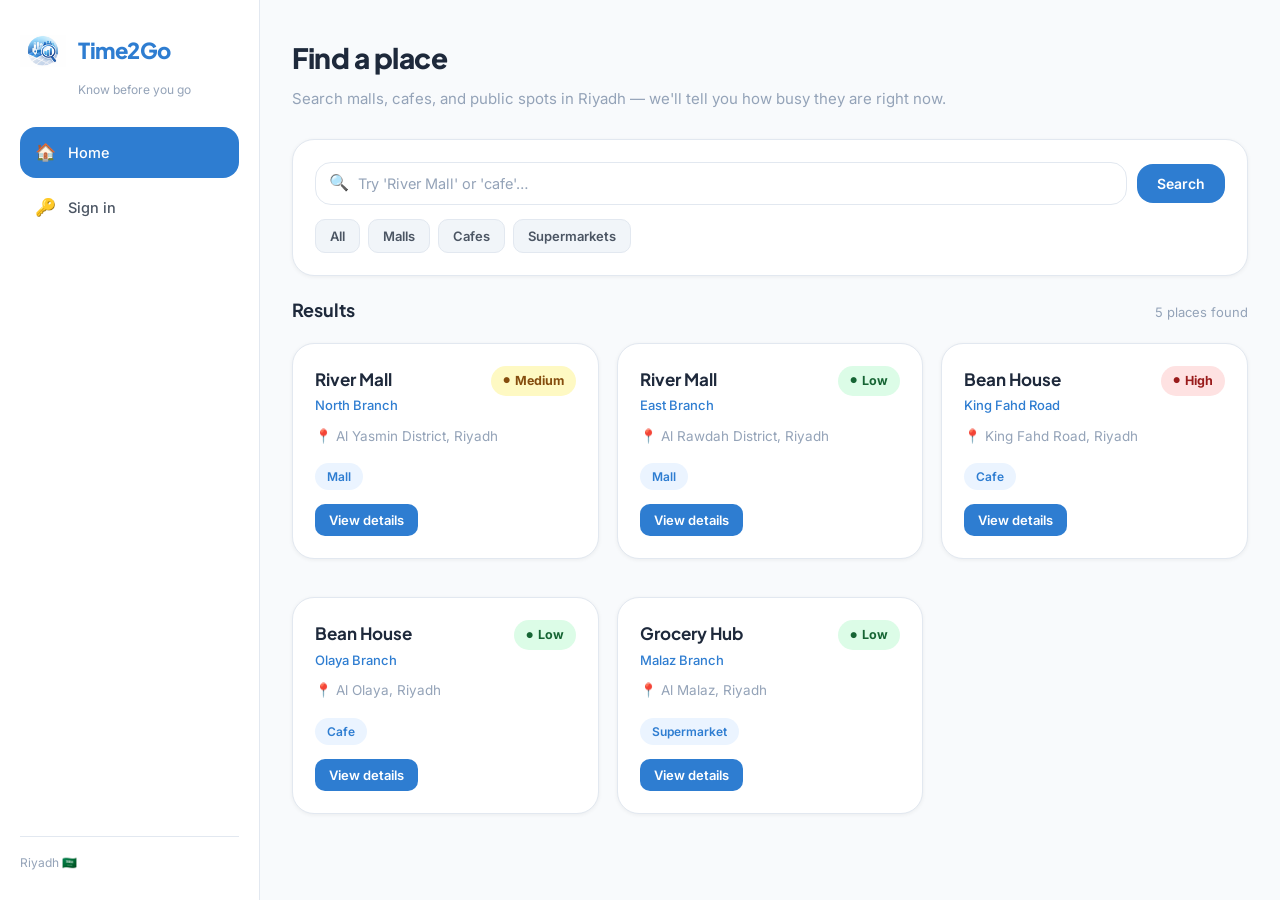
==== index.html @ e000b31c "Add files via upload" ====
<!DOCTYPE html>
<html lang="en">
<head>
  <meta charset="UTF-8" />
  <meta name="viewport" content="width=device-width, initial-scale=1.0" />
  <title>Time2Go — Know before you go</title>
  <link rel="stylesheet" href="styles.css" />
</head>
<body>
  <div class="app-layout">

    <aside class="sidebar">
      <a class="logo-wrap" href="index.html">
        <img src="logoF.png" alt="Time2Go" />
        <span class="logo-text">Time2Go</span>
      </a>
      <div class="logo-tagline">Know before you go</div>
      <nav id="mainNav"></nav>
      <div class="sidebar-footer">Riyadh 🇸🇦</div>
    </aside>

    <main class="main-content">
      <div class="page-header">
        <h1>Find a place</h1>
        <p>Search malls, cafes, and public spots in Riyadh — we'll tell you how busy they are right now.</p>
      </div>

      <div class="card">
        <div class="search-bar">
          <div class="search-wrap">
            <span class="search-icon">🔍</span>
            <input class="form-input" type="text" id="searchInput" placeholder="Try 'River Mall' or 'cafe'…" autocomplete="off" />
          </div>
          <button class="btn btn-primary" onclick="renderResults(document.getElementById('searchInput').value)">Search</button>
        </div>
        <div style="margin-top:14px; display:flex; gap:8px; flex-wrap:wrap;">
          <button class="btn btn-ghost btn-sm filter-chip active" data-cat="all">All</button>
          <button class="btn btn-ghost btn-sm filter-chip" data-cat="Mall">Malls</button>
          <button class="btn btn-ghost btn-sm filter-chip" data-cat="Cafe">Cafes</button>
          <button class="btn btn-ghost btn-sm filter-chip" data-cat="Supermarket">Supermarkets</button>
        </div>
      </div>

      <div style="display:flex; justify-content:space-between; align-items:center; margin-bottom:14px;">
        <span class="section-title">Results</span>
        <span id="resultsCount" style="font-size:13px; color:var(--gray-400);"></span>
      </div>

      <div class="results-grid" id="resultsContainer"></div>
    </main>
  </div>

  <script src="app.js"></script>
</body>
</html>
---- styles.css ----
@import url('https://fonts.googleapis.com/css2?family=Plus+Jakarta+Sans:wght@400;500;600;700;800&family=Inter:wght@400;500;600&display=swap');

:root {
  --blue-main:  #2E7DD1;
  --blue-light: #5BA3E8;
  --blue-pale:  #EBF4FF;
  --blue-mid:   #C8E0F8;
  --white:      #FFFFFF;
  --gray-50:    #F8FAFC;
  --gray-100:   #F1F5F9;
  --gray-200:   #E2E8F0;
  --gray-400:   #94A3B8;
  --gray-600:   #4B5563;
  --gray-800:   #1E293B;
  --green-bg:   #DCFCE7;
  --green-text: #166534;
  --yellow-bg:  #FEF9C3;
  --yellow-text:#854D0E;
  --red-bg:     #FEE2E2;
  --red-text:   #991B1B;
  --radius-sm:  10px;
  --radius-md:  16px;
  --radius-lg:  22px;
  --shadow-sm:  0 1px 4px rgba(0,0,0,0.06);
  --shadow-md:  0 4px 16px rgba(46,125,209,0.10);
  --shadow-lg:  0 8px 32px rgba(46,125,209,0.13);
  --transition: 0.2s ease;
}

*, *::before, *::after { box-sizing: border-box; margin: 0; padding: 0; }
html { scroll-behavior: smooth; }
body {
  font-family: 'Inter', sans-serif;
  background: var(--gray-50);
  color: var(--gray-800);
  min-height: 100vh;
  line-height: 1.6;
}

/* ── Layout ── */
.app-layout {
  display: grid;
  grid-template-columns: 260px 1fr;
  min-height: 100vh;
}

/* ── Sidebar ── */
.sidebar {
  background: var(--white);
  border-right: 1px solid var(--gray-200);
  padding: 28px 20px;
  display: flex;
  flex-direction: column;
  position: sticky;
  top: 0;
  height: 100vh;
  overflow-y: auto;
}

.logo-wrap {
  display: flex;
  align-items: center;
  gap: 12px;
  margin-bottom: 6px;
  text-decoration: none;
}
.logo-wrap img { width: 46px; height: 46px; object-fit: contain; }
.logo-text {
  font-family: 'Plus Jakarta Sans', sans-serif;
  font-size: 22px;
  font-weight: 800;
  color: var(--blue-main);
  letter-spacing: -0.5px;
}
.logo-tagline {
  font-size: 12px;
  color: var(--gray-400);
  margin-bottom: 28px;
  padding-left: 58px;
}

nav { display: flex; flex-direction: column; gap: 4px; }

.nav-link {
  display: flex;
  align-items: center;
  gap: 12px;
  padding: 12px 14px;
  border-radius: var(--radius-md);
  text-decoration: none;
  font-size: 14.5px;
  font-weight: 500;
  color: var(--gray-600);
  transition: var(--transition);
  cursor: pointer;
  border: none;
  background: transparent;
  width: 100%;
  text-align: left;
}
.nav-link:hover { background: var(--blue-pale); color: var(--blue-main); }
.nav-link.active { background: var(--blue-main); color: var(--white); }
.nav-icon { font-size: 17px; width: 22px; text-align: center; }

/* Profile block in sidebar */
.sidebar-profile {
  display: flex;
  align-items: center;
  gap: 12px;
  padding: 12px 14px;
  border-radius: var(--radius-md);
  text-decoration: none;
  cursor: pointer;
  transition: var(--transition);
  border: none;
  background: transparent;
  width: 100%;
  text-align: left;
}
.sidebar-profile:hover { background: var(--blue-pale); }
.sidebar-profile.active { background: var(--blue-main); color: var(--white); }
.profile-avatar {
  width: 34px;
  height: 34px;
  border-radius: 50%;
  background: var(--blue-pale);
  color: var(--blue-main);
  display: flex;
  align-items: center;
  justify-content: center;
  font-size: 14px;
  font-weight: 700;
  flex-shrink: 0;
}
.sidebar-profile.active .profile-avatar {
  background: rgba(255,255,255,0.25);
  color: var(--white);
}
.profile-info { display: flex; flex-direction: column; }
.profile-name { font-size: 14px; font-weight: 600; }
.profile-role { font-size: 11.5px; color: var(--gray-400); }
.sidebar-profile.active .profile-role { color: rgba(255,255,255,0.7); }

.sidebar-divider {
  height: 1px;
  background: var(--gray-200);
  margin: 12px 0;
}

.sidebar-footer {
  margin-top: auto;
  padding-top: 16px;
  border-top: 1px solid var(--gray-200);
  font-size: 12px;
  color: var(--gray-400);
}

/* ── Main Content ── */
.main-content { padding: 36px 32px; }

.page-header { margin-bottom: 28px; }
.page-header h1 {
  font-family: 'Plus Jakarta Sans', sans-serif;
  font-size: 28px;
  font-weight: 800;
  color: var(--gray-800);
  margin-bottom: 6px;
  letter-spacing: -0.5px;
}
.page-header p { color: var(--gray-400); font-size: 15px; }

/* ── Cards ── */
.card {
  background: var(--white);
  border: 1px solid var(--gray-200);
  border-radius: var(--radius-lg);
  padding: 22px;
  box-shadow: var(--shadow-sm);
  margin-bottom: 20px;
  transition: box-shadow var(--transition);
}
.card:hover { box-shadow: var(--shadow-md); }

/* ── Buttons ── */
.btn {
  display: inline-flex;
  align-items: center;
  gap: 8px;
  border: none;
  cursor: pointer;
  border-radius: var(--radius-md);
  padding: 11px 20px;
  font-size: 14px;
  font-weight: 600;
  font-family: 'Inter', sans-serif;
  transition: var(--transition);
  text-decoration: none;
  white-space: nowrap;
}
.btn-primary { background: var(--blue-main); color: var(--white); }
.btn-primary:hover { background: var(--blue-light); box-shadow: var(--shadow-md); }
.btn-outline { background: var(--white); color: var(--blue-main); border: 1.5px solid var(--blue-main); }
.btn-outline:hover { background: var(--blue-pale); }
.btn-ghost { background: var(--gray-100); color: var(--gray-600); border: 1px solid var(--gray-200); }
.btn-ghost:hover { background: var(--gray-200); }
.btn-sm { padding: 8px 14px; font-size: 13px; border-radius: var(--radius-sm); }
.btn-full { width: 100%; justify-content: center; padding: 14px; }

/* ── Badges ── */
.badge {
  display: inline-flex;
  align-items: center;
  gap: 5px;
  padding: 5px 12px;
  border-radius: 999px;
  font-size: 12.5px;
  font-weight: 700;
}
.badge::before { content: '●'; font-size: 8px; }
.badge-low    { background: var(--green-bg);  color: var(--green-text); }
.badge-medium { background: var(--yellow-bg); color: var(--yellow-text); }
.badge-high   { background: var(--red-bg);    color: var(--red-text); }

/* ── Forms ── */
.form-group { margin-bottom: 18px; }
.form-group label {
  display: block;
  font-size: 13.5px;
  font-weight: 600;
  color: var(--gray-600);
  margin-bottom: 6px;
}
.form-input {
  width: 100%;
  padding: 12px 16px;
  border: 1.5px solid var(--gray-200);
  border-radius: var(--radius-md);
  font-size: 14.5px;
  font-family: 'Inter', sans-serif;
  color: var(--gray-800);
  background: var(--white);
  transition: var(--transition);
  outline: none;
}
.form-input:focus { border-color: var(--blue-main); box-shadow: 0 0 0 3px rgba(46,125,209,0.12); }
.form-input::placeholder { color: var(--gray-400); }

/* ── Search Bar ── */
.search-bar { display: flex; gap: 10px; align-items: center; }
.search-wrap { position: relative; flex: 1; }
.search-icon {
  position: absolute;
  left: 14px;
  top: 50%;
  transform: translateY(-50%);
  color: var(--gray-400);
  font-size: 16px;
  pointer-events: none;
}
.search-wrap .form-input { padding-left: 42px; }

/* ── Results Grid ── */
.results-grid {
  display: grid;
  grid-template-columns: repeat(auto-fill, minmax(280px, 1fr));
  gap: 18px;
}

/* ── Location Card ── */
.location-card .card-top {
  display: flex;
  justify-content: space-between;
  align-items: flex-start;
  margin-bottom: 10px;
}
.location-card h3 {
  font-family: 'Plus Jakarta Sans', sans-serif;
  font-size: 17px;
  font-weight: 700;
  margin-bottom: 2px;
}
.location-card .branch-label { font-size: 13px; color: var(--blue-main); font-weight: 500; }
.location-card .address { font-size: 13.5px; color: var(--gray-400); margin-bottom: 16px; }
.location-card .card-actions { display: flex; gap: 8px; flex-wrap: wrap; }

/* ── Item Row ── */
.item-row {
  display: flex;
  justify-content: space-between;
  align-items: center;
  gap: 12px;
  padding: 14px 16px;
  border: 1px solid var(--gray-200);
  border-radius: var(--radius-md);
  background: var(--gray-50);
  margin-bottom: 10px;
  flex-wrap: wrap;
  transition: var(--transition);
}
.item-row:hover { border-color: var(--blue-mid); background: var(--blue-pale); }
.item-row strong { font-size: 14.5px; font-weight: 600; }
.item-row .sub { font-size: 12.5px; color: var(--gray-400); margin-top: 2px; }
.item-actions { display: flex; gap: 8px; align-items: center; flex-wrap: wrap; }

/* ── Stats Grid ── */
.stats-grid {
  display: grid;
  grid-template-columns: repeat(auto-fit, minmax(180px, 1fr));
  gap: 16px;
  margin-bottom: 20px;
}
.stat-card {
  background: var(--white);
  border: 1px solid var(--gray-200);
  border-radius: var(--radius-lg);
  padding: 20px;
  box-shadow: var(--shadow-sm);
}
.stat-label {
  font-size: 12.5px;
  color: var(--gray-400);
  font-weight: 600;
  text-transform: uppercase;
  letter-spacing: 0.5px;
  margin-bottom: 10px;
}
.stat-value {
  font-family: 'Plus Jakarta Sans', sans-serif;
  font-size: 22px;
  font-weight: 800;
  color: var(--gray-800);
}
.stat-note { font-size: 12px; color: var(--gray-400); margin-top: 4px; }

/* ── Toggle ── */
.toggle-row {
  display: flex;
  justify-content: space-between;
  align-items: center;
  padding: 16px 18px;
  border: 1px solid var(--gray-200);
  border-radius: var(--radius-md);
  background: var(--gray-50);
  margin-bottom: 12px;
}
.toggle-info strong { font-size: 14.5px; display: block; margin-bottom: 2px; }
.toggle-info span { font-size: 13px; color: var(--gray-400); }
.toggle-switch {
  position: relative;
  width: 52px; height: 28px;
  background: var(--gray-200);
  border-radius: 999px;
  cursor: pointer;
  transition: var(--transition);
  flex-shrink: 0;
}
.toggle-switch::after {
  content: '';
  position: absolute;
  top: 4px; left: 4px;
  width: 20px; height: 20px;
  background: var(--white);
  border-radius: 50%;
  transition: var(--transition);
  box-shadow: 0 1px 4px rgba(0,0,0,0.15);
}
.toggle-switch.on { background: var(--blue-main); }
.toggle-switch.on::after { transform: translateX(24px); }

/* ── Auth ── */
.auth-wrapper {
  min-height: 100vh;
  display: flex;
  align-items: center;
  justify-content: center;
  background: linear-gradient(135deg, var(--blue-pale) 0%, var(--white) 60%);
  padding: 24px;
}
.auth-box {
  background: var(--white);
  border: 1px solid var(--gray-200);
  border-radius: var(--radius-lg);
  padding: 40px 36px;
  width: 100%;
  max-width: 440px;
  box-shadow: var(--shadow-lg);
}
.auth-logo { display: flex; align-items: center; gap: 12px; margin-bottom: 28px; }
.auth-logo img { width: 42px; height: 42px; object-fit: contain; }
.auth-logo span {
  font-family: 'Plus Jakarta Sans', sans-serif;
  font-size: 20px;
  font-weight: 800;
  color: var(--blue-main);
}
.auth-title {
  font-family: 'Plus Jakarta Sans', sans-serif;
  font-size: 24px;
  font-weight: 800;
  margin-bottom: 6px;
}
.auth-sub { font-size: 14px; color: var(--gray-400); margin-bottom: 28px; }
.auth-footer { margin-top: 20px; text-align: center; font-size: 13.5px; color: var(--gray-400); }
.auth-footer a { color: var(--blue-main); text-decoration: none; font-weight: 600; }
.auth-footer a:hover { text-decoration: underline; }

/* ── Section Title ── */
.section-title {
  font-family: 'Plus Jakarta Sans', sans-serif;
  font-size: 18px;
  font-weight: 700;
  margin-bottom: 4px;
}
.section-sub { font-size: 13.5px; color: var(--gray-400); margin-bottom: 18px; }

/* ── Empty State ── */
.empty-state { text-align: center; padding: 48px 24px; color: var(--gray-400); }
.empty-state .empty-icon { font-size: 44px; margin-bottom: 12px; }
.empty-state p { font-size: 15px; }

/* ── Chip ── */
.chip {
  display: inline-block;
  padding: 4px 12px;
  background: var(--blue-pale);
  color: var(--blue-main);
  border-radius: 999px;
  font-size: 12px;
  font-weight: 600;
}

/* ── Notifications ── */
.notif-item {
  display: flex;
  gap: 14px;
  align-items: flex-start;
  padding: 14px 0;
  border-bottom: 1px solid var(--gray-100);
}
.notif-item:last-child { border-bottom: none; }
.notif-dot {
  width: 10px; height: 10px;
  border-radius: 50%;
  background: var(--blue-main);
  margin-top: 5px;
  flex-shrink: 0;
}
.notif-dot.read { background: var(--gray-200); }
.notif-text strong { font-size: 14px; display: block; margin-bottom: 2px; }
.notif-text span { font-size: 12.5px; color: var(--gray-400); }

/* ── Alert ── */
.alert {
  padding: 12px 16px;
  border-radius: var(--radius-md);
  font-size: 13.5px;
  margin-bottom: 16px;
  display: flex;
  align-items: center;
  gap: 10px;
}
.alert-info    { background: var(--blue-pale);  color: var(--blue-main);  border: 1px solid var(--blue-mid); }
.alert-success { background: var(--green-bg);   color: var(--green-text); }
.alert-error   { background: var(--red-bg);     color: var(--red-text);   }

/* ── Profile Page ── */
.profile-hero {
  background: linear-gradient(135deg, var(--blue-pale), var(--white));
  border: 1px solid var(--gray-200);
  border-radius: var(--radius-lg);
  padding: 32px;
  display: flex;
  align-items: center;
  gap: 20px;
  margin-bottom: 20px;
}
.profile-hero-avatar {
  width: 64px; height: 64px;
  border-radius: 50%;
  background: var(--blue-main);
  color: var(--white);
  display: flex;
  align-items: center;
  justify-content: center;
  font-size: 24px;
  font-weight: 800;
  flex-shrink: 0;
}
.profile-hero-name {
  font-family: 'Plus Jakarta Sans', sans-serif;
  font-size: 22px;
  font-weight: 800;
  margin-bottom: 4px;
}
.profile-hero-email { font-size: 14px; color: var(--gray-400); }

/* ── Datetime picker ── */
.datetime-result {
  margin-top: 16px;
  padding: 16px;
  border-radius: var(--radius-md);
  border: 1px solid var(--gray-200);
  background: var(--gray-50);
  display: none;
}
.datetime-result.visible { display: block; }
.datetime-answer {
  font-family: 'Plus Jakarta Sans', sans-serif;
  font-size: 20px;
  font-weight: 700;
  margin-bottom: 4px;
}
.datetime-note { font-size: 13px; color: var(--gray-400); }

/* ── Two col ── */
.two-col {
  display: grid;
  grid-template-columns: repeat(auto-fit, minmax(300px, 1fr));
  gap: 20px;
}

/* ── Responsive ── */
@media (max-width: 900px) {
  .app-layout { grid-template-columns: 1fr; }
  .sidebar { position: static; height: auto; border-right: none; border-bottom: 1px solid var(--gray-200); }
  .main-content { padding: 24px 16px; }
}
@media (max-width: 600px) {
  .results-grid { grid-template-columns: 1fr; }
  .stats-grid { grid-template-columns: 1fr 1fr; }
  .auth-box { padding: 28px 20px; }
  .profile-hero { flex-direction: column; text-align: center; }
}
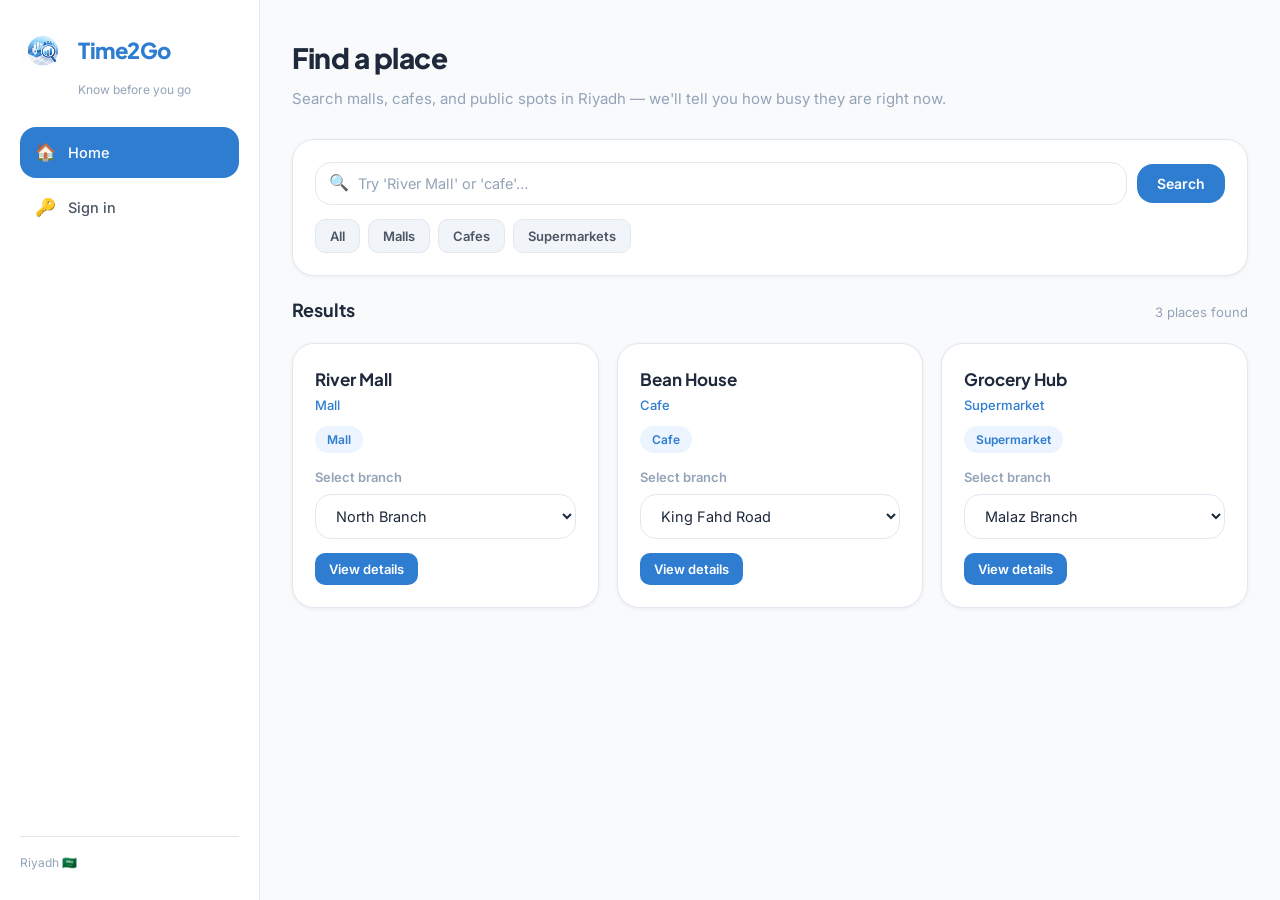
==== commit 920d0be1: "Add files via upload" ====
--- a/index.html
+++ b/index.html
@@ -7,6 +7,7 @@
   <link rel="stylesheet" href="styles.css" />
 </head>
 <body>
+
   <div class="app-layout">
 
     <aside class="sidebar">
@@ -20,20 +21,32 @@
     </aside>
 
     <main class="main-content">
+
       <div class="page-header">
         <h1>Find a place</h1>
         <p>Search malls, cafes, and public spots in Riyadh — we'll tell you how busy they are right now.</p>
       </div>
 
+      <!-- Search box -->
       <div class="card">
         <div class="search-bar">
           <div class="search-wrap">
             <span class="search-icon">🔍</span>
-            <input class="form-input" type="text" id="searchInput" placeholder="Try 'River Mall' or 'cafe'…" autocomplete="off" />
+            <input
+              class="form-input"
+              type="text"
+              id="searchInput"
+              placeholder="Try 'River Mall' or 'cafe'…"
+              autocomplete="off"
+            />
           </div>
-          <button class="btn btn-primary" onclick="renderResults(document.getElementById('searchInput').value)">Search</button>
+          <button class="btn btn-primary" onclick="renderResults(document.getElementById('searchInput').value, document.querySelector('.filter-chip.active').dataset.cat)">
+            Search
+          </button>
         </div>
-        <div style="margin-top:14px; display:flex; gap:8px; flex-wrap:wrap;">
+
+        <!-- Category filters -->
+        <div style="margin-top: 14px; display: flex; gap: 8px; flex-wrap: wrap;">
           <button class="btn btn-ghost btn-sm filter-chip active" data-cat="all">All</button>
           <button class="btn btn-ghost btn-sm filter-chip" data-cat="Mall">Malls</button>
           <button class="btn btn-ghost btn-sm filter-chip" data-cat="Cafe">Cafes</button>
@@ -41,12 +54,14 @@
         </div>
       </div>
 
-      <div style="display:flex; justify-content:space-between; align-items:center; margin-bottom:14px;">
+      <!-- Results — filled by renderResults() in JS -->
+      <div style="display: flex; justify-content: space-between; align-items: center; margin-bottom: 14px;">
         <span class="section-title">Results</span>
-        <span id="resultsCount" style="font-size:13px; color:var(--gray-400);"></span>
+        <span id="resultsCount" style="font-size: 13px; color: var(--gray-400);"></span>
       </div>
 
       <div class="results-grid" id="resultsContainer"></div>
+
     </main>
   </div>
 
